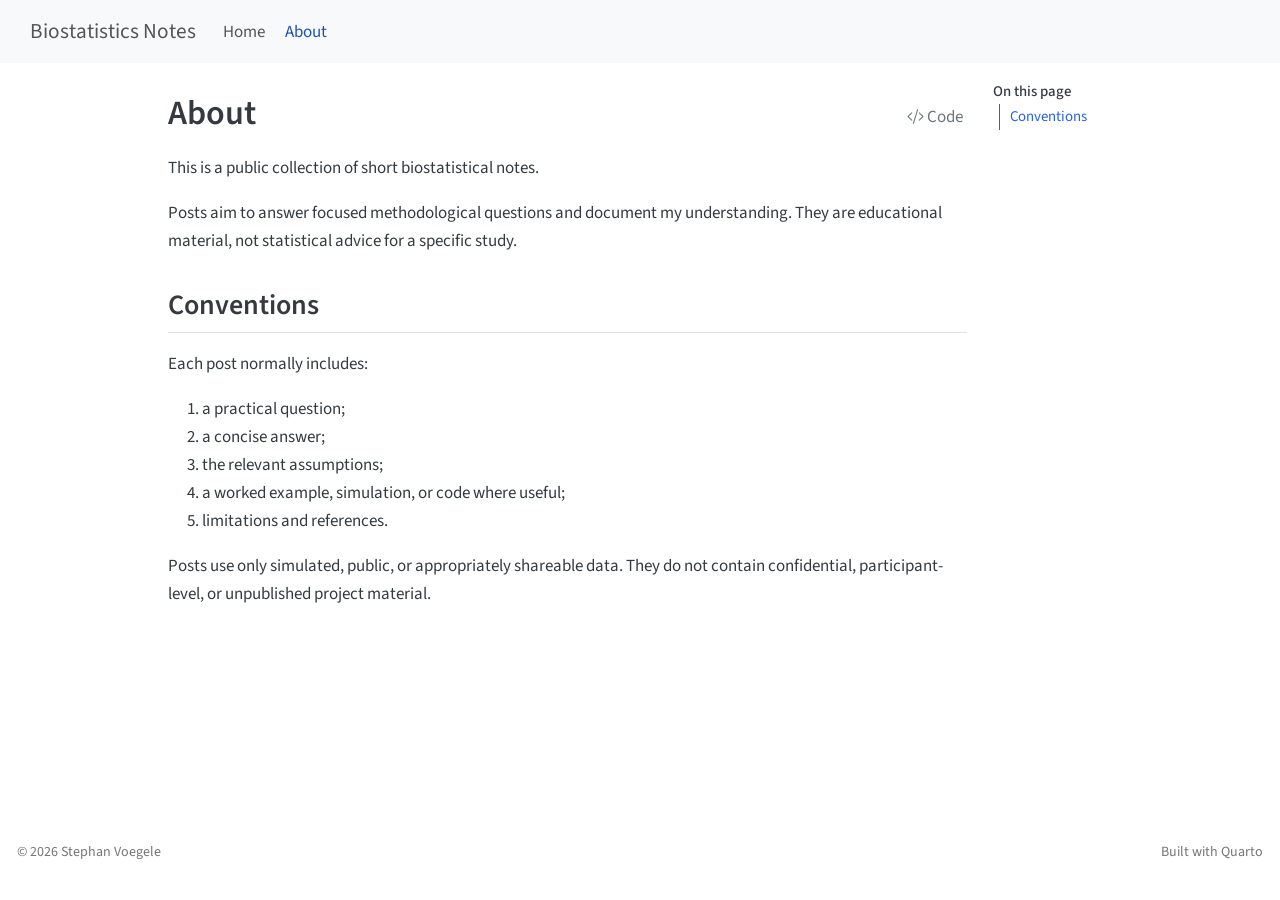
==== about.html @ ee41252e "Add files via upload" ====
<!DOCTYPE html>
<html xmlns="http://www.w3.org/1999/xhtml" lang="en" xml:lang="en"><head>

<meta charset="utf-8">
<meta name="generator" content="quarto-1.9.38">

<meta name="viewport" content="width=device-width, initial-scale=1.0, user-scalable=yes">


<title>About – Biostatistics Notes</title>
<style>
/* Default styles provided by pandoc.
** See https://pandoc.org/MANUAL.html#variables-for-html for config info.
*/
code{white-space: pre-wrap;}
span.smallcaps{font-variant: small-caps;}
div.columns{display: flex; gap: min(4vw, 1.5em);}
div.column{flex: auto; overflow-x: auto;}
div.hanging-indent{margin-left: 1.5em; text-indent: -1.5em;}
ul.task-list{list-style: none;}
ul.task-list li input[type="checkbox"] {
  width: 0.8em;
  margin: 0 0.8em 0.2em -1em; /* quarto-specific, see https://github.com/quarto-dev/quarto-cli/issues/4556 */ 
  vertical-align: middle;
}
/* CSS for syntax highlighting */
html { -webkit-text-size-adjust: 100%; }
pre > code.sourceCode { white-space: pre; position: relative; }
pre > code.sourceCode > span { display: inline-block; line-height: 1.25; }
pre > code.sourceCode > span:empty { height: 1.2em; }
.sourceCode { overflow: visible; }
code.sourceCode > span { color: inherit; text-decoration: inherit; }
div.sourceCode { margin: 1em 0; }
pre.sourceCode { margin: 0; }
@media screen {
div.sourceCode { overflow: auto; }
}
@media print {
pre > code.sourceCode { white-space: pre-wrap; }
pre > code.sourceCode > span { text-indent: -5em; padding-left: 5em; }
}
pre.numberSource code
  { counter-reset: source-line 0; }
pre.numberSource code > span
  { position: relative; left: -4em; counter-increment: source-line; }
pre.numberSource code > span > a:first-child::before
  { content: counter(source-line);
    position: relative; left: -1em; text-align: right; vertical-align: baseline;
    border: none; display: inline-block;
    -webkit-touch-callout: none; -webkit-user-select: none;
    -khtml-user-select: none; -moz-user-select: none;
    -ms-user-select: none; user-select: none;
    padding: 0 4px; width: 4em;
  }
pre.numberSource { margin-left: 3em;  padding-left: 4px; }
div.sourceCode
  {   }
@media screen {
pre > code.sourceCode > span > a:first-child::before { text-decoration: underline; }
}
</style>


<script src="site_libs/quarto-nav/quarto-nav.js"></script>
<script src="site_libs/quarto-nav/headroom.min.js"></script>
<script src="site_libs/clipboard/clipboard.min.js"></script>
<script src="site_libs/quarto-search/autocomplete.umd.js"></script>
<script src="site_libs/quarto-search/fuse.min.js"></script>
<script src="site_libs/quarto-search/quarto-search.js"></script>
<meta name="quarto:offset" content="./">
<script src="site_libs/quarto-html/quarto.js" type="module"></script>
<script src="site_libs/quarto-html/tabsets/tabsets.js" type="module"></script>
<script src="site_libs/quarto-html/popper.min.js"></script>
<script src="site_libs/quarto-html/tippy.umd.min.js"></script>
<script src="site_libs/quarto-html/anchor.min.js"></script>
<link href="site_libs/quarto-html/tippy.css" rel="stylesheet">
<link href="site_libs/quarto-html/quarto-syntax-highlighting-15634bcf2e68342d4ad2dfa704d543f6.css" rel="stylesheet" id="quarto-text-highlighting-styles">
<script src="site_libs/bootstrap/bootstrap.min.js"></script>
<link href="site_libs/bootstrap/bootstrap-icons.css" rel="stylesheet">
<link href="site_libs/bootstrap/bootstrap-a0f9fd0d421825b736dc1bbcbcba2219.min.css" rel="stylesheet" append-hash="true" id="quarto-bootstrap" data-mode="light">
<script id="quarto-search-options" type="application/json">{
  "location": "navbar",
  "copy-button": false,
  "collapse-after": 3,
  "panel-placement": "end",
  "type": "overlay",
  "limit": 50,
  "keyboard-shortcut": [
    "f",
    "/",
    "s"
  ],
  "show-item-context": false,
  "language": {
    "search-no-results-text": "No results",
    "search-matching-documents-text": "matching documents",
    "search-copy-link-title": "Copy link to search",
    "search-hide-matches-text": "Hide additional matches",
    "search-more-match-text": "more match in this document",
    "search-more-matches-text": "more matches in this document",
    "search-clear-button-title": "Clear",
    "search-text-placeholder": "",
    "search-detached-cancel-button-title": "Cancel",
    "search-submit-button-title": "Submit",
    "search-label": "Search"
  }
}</script>


<link rel="stylesheet" href="styles.css">
</head>

<body class="nav-fixed quarto-light">

<div id="quarto-search-results"></div>
  <header id="quarto-header" class="headroom fixed-top">
    <nav class="navbar navbar-expand-lg " data-bs-theme="dark">
      <div class="navbar-container container-fluid">
      <div class="navbar-brand-container mx-auto">
    <a class="navbar-brand" href="./index.html">
    <span class="navbar-title">Biostatistics Notes</span>
    </a>
  </div>
            <div id="quarto-search" class="" title="Search"></div>
          <button class="navbar-toggler" type="button" data-bs-toggle="collapse" data-bs-target="#navbarCollapse" aria-controls="navbarCollapse" role="menu" aria-expanded="false" aria-label="Toggle navigation" onclick="if (window.quartoToggleHeadroom) { window.quartoToggleHeadroom(); }">
  <span class="navbar-toggler-icon"></span>
</button>
          <div class="collapse navbar-collapse" id="navbarCollapse">
            <ul class="navbar-nav navbar-nav-scroll me-auto">
  <li class="nav-item">
    <a class="nav-link" href="./index.html"> 
<span class="menu-text">Home</span></a>
  </li>  
  <li class="nav-item">
    <a class="nav-link active" href="./about.html" aria-current="page"> 
<span class="menu-text">About</span></a>
  </li>  
</ul>
          </div> <!-- /navcollapse -->
            <div class="quarto-navbar-tools">
</div>
      </div> <!-- /container-fluid -->
    </nav>
</header>
<!-- content -->
<div id="quarto-content" class="quarto-container page-columns page-rows-contents page-layout-article page-navbar">
<!-- sidebar -->
<!-- margin-sidebar -->
    <div id="quarto-margin-sidebar" class="sidebar margin-sidebar">
        <nav id="TOC" role="doc-toc" class="toc-active">
    <h2 id="toc-title">On this page</h2>
   
  <ul>
  <li><a href="#conventions" id="toc-conventions" class="nav-link active" data-scroll-target="#conventions">Conventions</a></li>
  </ul>
</nav>
    </div>
<!-- main -->
<main class="content" id="quarto-document-content">

<header id="title-block-header" class="quarto-title-block default">
<div class="quarto-title">
<div class="quarto-title-block"><div><h1 class="title">About</h1><button type="button" class="btn code-tools-button" id="quarto-code-tools-source"><i class="bi"></i> Code</button></div></div>
</div>



<div class="quarto-title-meta">

    
  
    
  </div>
  


</header>


<p>This is a public collection of short biostatistical notes.</p>
<p>Posts aim to answer focused methodological questions and document my understanding. They are educational material, not statistical advice for a specific study.</p>
<section id="conventions" class="level2">
<h2 class="anchored" data-anchor-id="conventions">Conventions</h2>
<p>Each post normally includes:</p>
<ol type="1">
<li>a practical question;</li>
<li>a concise answer;</li>
<li>the relevant assumptions;</li>
<li>a worked example, simulation, or code where useful;</li>
<li>limitations and references.</li>
</ol>
<p>Posts use only simulated, public, or appropriately shareable data. They do not contain confidential, participant-level, or unpublished project material.</p>


<!-- -->

</section>

</main> <!-- /main -->
<script id="quarto-html-after-body" type="application/javascript">
  window.document.addEventListener("DOMContentLoaded", function (event) {
    const icon = "";
    const anchorJS = new window.AnchorJS();
    anchorJS.options = {
      placement: 'right',
      icon: icon
    };
    anchorJS.add('.anchored');
    const isCodeAnnotation = (el) => {
      for (const clz of el.classList) {
        if (clz.startsWith('code-annotation-')) {                     
          return true;
        }
      }
      return false;
    }
    const onCopySuccess = function(e) {
      // button target
      const button = e.trigger;
      // don't keep focus
      button.blur();
      // flash "checked"
      button.classList.add('code-copy-button-checked');
      var currentTitle = button.getAttribute("title");
      button.setAttribute("title", "Copied!");
      let tooltip;
      if (window.bootstrap) {
        button.setAttribute("data-bs-toggle", "tooltip");
        button.setAttribute("data-bs-placement", "left");
        button.setAttribute("data-bs-title", "Copied!");
        tooltip = new bootstrap.Tooltip(button, 
          { trigger: "manual", 
            customClass: "code-copy-button-tooltip",
            offset: [0, -8]});
        tooltip.show();    
      }
      setTimeout(function() {
        if (tooltip) {
          tooltip.hide();
          button.removeAttribute("data-bs-title");
          button.removeAttribute("data-bs-toggle");
          button.removeAttribute("data-bs-placement");
        }
        button.setAttribute("title", currentTitle);
        button.classList.remove('code-copy-button-checked');
      }, 1000);
      // clear code selection
      e.clearSelection();
    }
    const getTextToCopy = function(trigger) {
      const outerScaffold = trigger.parentElement.cloneNode(true);
      const codeEl = outerScaffold.querySelector('code');
      for (const childEl of codeEl.children) {
        if (isCodeAnnotation(childEl)) {
          childEl.remove();
        }
      }
      return codeEl.innerText;
    }
    const clipboard = new window.ClipboardJS('.code-copy-button:not([data-in-quarto-modal])', {
      text: getTextToCopy
    });
    clipboard.on('success', onCopySuccess);
    if (window.document.getElementById('quarto-embedded-source-code-modal')) {
      const clipboardModal = new window.ClipboardJS('.code-copy-button[data-in-quarto-modal]', {
        text: getTextToCopy,
        container: window.document.getElementById('quarto-embedded-source-code-modal')
      });
      clipboardModal.on('success', onCopySuccess);
    }
    const viewSource = window.document.getElementById('quarto-view-source') ||
                       window.document.getElementById('quarto-code-tools-source');
    if (viewSource) {
      const sourceUrl = viewSource.getAttribute("data-quarto-source-url");
      viewSource.addEventListener("click", function(e) {
        if (sourceUrl) {
          // rstudio viewer pane
          if (/\bcapabilities=\b/.test(window.location)) {
            window.open(sourceUrl);
          } else {
            window.location.href = sourceUrl;
          }
        } else {
          const modal = new bootstrap.Modal(document.getElementById('quarto-embedded-source-code-modal'));
          modal.show();
        }
        return false;
      });
    }
    function toggleCodeHandler(show) {
      return function(e) {
        const detailsSrc = window.document.querySelectorAll(".cell > details > .sourceCode");
        for (let i=0; i<detailsSrc.length; i++) {
          const details = detailsSrc[i].parentElement;
          if (show) {
            details.open = true;
          } else {
            details.removeAttribute("open");
          }
        }
        const cellCodeDivs = window.document.querySelectorAll(".cell > .sourceCode");
        const fromCls = show ? "hidden" : "unhidden";
        const toCls = show ? "unhidden" : "hidden";
        for (let i=0; i<cellCodeDivs.length; i++) {
          const codeDiv = cellCodeDivs[i];
          if (codeDiv.classList.contains(fromCls)) {
            codeDiv.classList.remove(fromCls);
            codeDiv.classList.add(toCls);
          } 
        }
        return false;
      }
    }
    const hideAllCode = window.document.getElementById("quarto-hide-all-code");
    if (hideAllCode) {
      hideAllCode.addEventListener("click", toggleCodeHandler(false));
    }
    const showAllCode = window.document.getElementById("quarto-show-all-code");
    if (showAllCode) {
      showAllCode.addEventListener("click", toggleCodeHandler(true));
    }
      var localhostRegex = new RegExp(/^(?:http|https):\/\/localhost\:?[0-9]*\//);
      var mailtoRegex = new RegExp(/^mailto:/);
        var filterRegex = new RegExp("https:\/\/Stepanovic99\.github\.io\/biostats_blog");
      var isInternal = (href) => {
          return filterRegex.test(href) || localhostRegex.test(href) || mailtoRegex.test(href);
      }
      // Inspect non-navigation links and adorn them if external
     var links = window.document.querySelectorAll('a[href]:not(.nav-link):not(.navbar-brand):not(.toc-action):not(.sidebar-link):not(.sidebar-item-toggle):not(.pagination-link):not(.no-external):not([aria-hidden]):not(.dropdown-item):not(.quarto-navigation-tool):not(.about-link)');
      for (var i=0; i<links.length; i++) {
        const link = links[i];
        if (!isInternal(link.href)) {
          // undo the damage that might have been done by quarto-nav.js in the case of
          // links that we want to consider external
          if (link.dataset.originalHref !== undefined) {
            link.href = link.dataset.originalHref;
          }
        }
      }
    function tippyHover(el, contentFn, onTriggerFn, onUntriggerFn) {
      const config = {
        allowHTML: true,
        maxWidth: 500,
        delay: 100,
        arrow: false,
        appendTo: function(el) {
            return el.parentElement;
        },
        interactive: true,
        interactiveBorder: 10,
        theme: 'quarto',
        placement: 'bottom-start',
      };
      if (contentFn) {
        config.content = contentFn;
      }
      if (onTriggerFn) {
        config.onTrigger = onTriggerFn;
      }
      if (onUntriggerFn) {
        config.onUntrigger = onUntriggerFn;
      }
      window.tippy(el, config); 
    }
    const noterefs = window.document.querySelectorAll('a[role="doc-noteref"]');
    for (var i=0; i<noterefs.length; i++) {
      const ref = noterefs[i];
      tippyHover(ref, function() {
        // use id or data attribute instead here
        let href = ref.getAttribute('data-footnote-href') || ref.getAttribute('href');
        try { href = new URL(href).hash; } catch {}
        const id = href.replace(/^#\/?/, "");
        const note = window.document.getElementById(id);
        if (note) {
          return note.innerHTML;
        } else {
          return "";
        }
      });
    }
    const xrefs = window.document.querySelectorAll('a.quarto-xref');
    const processXRef = (id, note) => {
      // Strip column container classes
      const stripColumnClz = (el) => {
        el.classList.remove("page-full", "page-columns");
        if (el.children) {
          for (const child of el.children) {
            stripColumnClz(child);
          }
        }
      }
      stripColumnClz(note)
      if (id === null || id.startsWith('sec-')) {
        // Special case sections, only their first couple elements
        const container = document.createElement("div");
        if (note.children && note.children.length > 2) {
          container.appendChild(note.children[0].cloneNode(true));
          for (let i = 1; i < note.children.length; i++) {
            const child = note.children[i];
            if (child.tagName === "P" && child.innerText === "") {
              continue;
            } else {
              container.appendChild(child.cloneNode(true));
              break;
            }
          }
          if (window.Quarto?.typesetMath) {
            window.Quarto.typesetMath(container);
          }
          return container.innerHTML
        } else {
          if (window.Quarto?.typesetMath) {
            window.Quarto.typesetMath(note);
          }
          return note.innerHTML;
        }
      } else {
        // Remove any anchor links if they are present
        const anchorLink = note.querySelector('a.anchorjs-link');
        if (anchorLink) {
          anchorLink.remove();
        }
        if (window.Quarto?.typesetMath) {
          window.Quarto.typesetMath(note);
        }
        if (note.classList.contains("callout")) {
          return note.outerHTML;
        } else {
          return note.innerHTML;
        }
      }
    }
    for (var i=0; i<xrefs.length; i++) {
      const xref = xrefs[i];
      tippyHover(xref, undefined, function(instance) {
        instance.disable();
        let url = xref.getAttribute('href');
        let hash = undefined; 
        if (url.startsWith('#')) {
          hash = url;
        } else {
          try { hash = new URL(url).hash; } catch {}
        }
        if (hash) {
          const id = hash.replace(/^#\/?/, "");
          const note = window.document.getElementById(id);
          if (note !== null) {
            try {
              const html = processXRef(id, note.cloneNode(true));
              instance.setContent(html);
            } finally {
              instance.enable();
              instance.show();
            }
          } else {
            // See if we can fetch this
            fetch(url.split('#')[0])
            .then(res => res.text())
            .then(html => {
              const parser = new DOMParser();
              const htmlDoc = parser.parseFromString(html, "text/html");
              const note = htmlDoc.getElementById(id);
              if (note !== null) {
                const html = processXRef(id, note);
                instance.setContent(html);
              } 
            }).finally(() => {
              instance.enable();
              instance.show();
            });
          }
        } else {
          // See if we can fetch a full url (with no hash to target)
          // This is a special case and we should probably do some content thinning / targeting
          fetch(url)
          .then(res => res.text())
          .then(html => {
            const parser = new DOMParser();
            const htmlDoc = parser.parseFromString(html, "text/html");
            const note = htmlDoc.querySelector('main.content');
            if (note !== null) {
              // This should only happen for chapter cross references
              // (since there is no id in the URL)
              // remove the first header
              if (note.children.length > 0 && note.children[0].tagName === "HEADER") {
                note.children[0].remove();
              }
              const html = processXRef(null, note);
              instance.setContent(html);
            } 
          }).finally(() => {
            instance.enable();
            instance.show();
          });
        }
      }, function(instance) {
      });
    }
        let selectedAnnoteEl;
        const selectorForAnnotation = ( cell, annotation) => {
          let cellAttr = 'data-code-cell="' + cell + '"';
          let lineAttr = 'data-code-annotation="' +  annotation + '"';
          const selector = 'span[' + cellAttr + '][' + lineAttr + ']';
          return selector;
        }
        const selectCodeLines = (annoteEl) => {
          const doc = window.document;
          const targetCell = annoteEl.getAttribute("data-target-cell");
          const targetAnnotation = annoteEl.getAttribute("data-target-annotation");
          const annoteSpan = window.document.querySelector(selectorForAnnotation(targetCell, targetAnnotation));
          const lines = annoteSpan.getAttribute("data-code-lines").split(",");
          const lineIds = lines.map((line) => {
            return targetCell + "-" + line;
          })
          let top = null;
          let height = null;
          let parent = null;
          if (lineIds.length > 0) {
              //compute the position of the single el (top and bottom and make a div)
              const el = window.document.getElementById(lineIds[0]);
              top = el.offsetTop;
              height = el.offsetHeight;
              parent = el.parentElement.parentElement;
            if (lineIds.length > 1) {
              const lastEl = window.document.getElementById(lineIds[lineIds.length - 1]);
              const bottom = lastEl.offsetTop + lastEl.offsetHeight;
              height = bottom - top;
            }
            if (top !== null && height !== null && parent !== null) {
              // cook up a div (if necessary) and position it 
              let div = window.document.getElementById("code-annotation-line-highlight");
              if (div === null) {
                div = window.document.createElement("div");
                div.setAttribute("id", "code-annotation-line-highlight");
                div.style.position = 'absolute';
                parent.appendChild(div);
              }
              div.style.top = top - 2 + "px";
              div.style.height = height + 4 + "px";
              div.style.left = 0;
              let gutterDiv = window.document.getElementById("code-annotation-line-highlight-gutter");
              if (gutterDiv === null) {
                gutterDiv = window.document.createElement("div");
                gutterDiv.setAttribute("id", "code-annotation-line-highlight-gutter");
                gutterDiv.style.position = 'absolute';
                const codeCell = window.document.getElementById(targetCell);
                const gutter = codeCell.querySelector('.code-annotation-gutter');
                gutter.appendChild(gutterDiv);
              }
              gutterDiv.style.top = top - 2 + "px";
              gutterDiv.style.height = height + 4 + "px";
            }
            selectedAnnoteEl = annoteEl;
          }
        };
        const unselectCodeLines = () => {
          const elementsIds = ["code-annotation-line-highlight", "code-annotation-line-highlight-gutter"];
          elementsIds.forEach((elId) => {
            const div = window.document.getElementById(elId);
            if (div) {
              div.remove();
            }
          });
          selectedAnnoteEl = undefined;
        };
          // Handle positioning of the toggle
      window.addEventListener(
        "resize",
        throttle(() => {
          elRect = undefined;
          if (selectedAnnoteEl) {
            selectCodeLines(selectedAnnoteEl);
          }
        }, 10)
      );
      function throttle(fn, ms) {
      let throttle = false;
      let timer;
        return (...args) => {
          if(!throttle) { // first call gets through
              fn.apply(this, args);
              throttle = true;
          } else { // all the others get throttled
              if(timer) clearTimeout(timer); // cancel #2
              timer = setTimeout(() => {
                fn.apply(this, args);
                timer = throttle = false;
              }, ms);
          }
        };
      }
        // Attach click handler to the DT
        const annoteDls = window.document.querySelectorAll('dt[data-target-cell]');
        for (const annoteDlNode of annoteDls) {
          annoteDlNode.addEventListener('click', (event) => {
            const clickedEl = event.target;
            if (clickedEl !== selectedAnnoteEl) {
              unselectCodeLines();
              const activeEl = window.document.querySelector('dt[data-target-cell].code-annotation-active');
              if (activeEl) {
                activeEl.classList.remove('code-annotation-active');
              }
              selectCodeLines(clickedEl);
              clickedEl.classList.add('code-annotation-active');
            } else {
              // Unselect the line
              unselectCodeLines();
              clickedEl.classList.remove('code-annotation-active');
            }
          });
        }
    const findCites = (el) => {
      const parentEl = el.parentElement;
      if (parentEl) {
        const cites = parentEl.dataset.cites;
        if (cites) {
          return {
            el,
            cites: cites.split(' ')
          };
        } else {
          return findCites(el.parentElement)
        }
      } else {
        return undefined;
      }
    };
    var bibliorefs = window.document.querySelectorAll('a[role="doc-biblioref"]');
    for (var i=0; i<bibliorefs.length; i++) {
      const ref = bibliorefs[i];
      const citeInfo = findCites(ref);
      if (citeInfo) {
        tippyHover(citeInfo.el, function() {
          var popup = window.document.createElement('div');
          citeInfo.cites.forEach(function(cite) {
            var citeDiv = window.document.createElement('div');
            citeDiv.classList.add('hanging-indent');
            citeDiv.classList.add('csl-entry');
            var biblioDiv = window.document.getElementById('ref-' + cite);
            if (biblioDiv) {
              citeDiv.innerHTML = biblioDiv.innerHTML;
            }
            popup.appendChild(citeDiv);
          });
          return popup.innerHTML;
        });
      }
    }
  });
  </script><div class="modal fade" id="quarto-embedded-source-code-modal" tabindex="-1" aria-labelledby="quarto-embedded-source-code-modal-label" aria-hidden="true"><div class="modal-dialog modal-dialog-scrollable"><div class="modal-content"><div class="modal-header"><h5 class="modal-title" id="quarto-embedded-source-code-modal-label">Source Code</h5><button class="btn-close" data-bs-dismiss="modal"></button></div><div class="modal-body"><div class="">
<div class="code-copy-outer-scaffold"><div class="sourceCode" id="cb1" data-shortcodes="false"><pre class="sourceCode markdown code-with-copy"><code class="sourceCode markdown"><span id="cb1-1"><a href="#cb1-1" aria-hidden="true" tabindex="-1"></a><span class="co">---</span></span>
<span id="cb1-2"><a href="#cb1-2" aria-hidden="true" tabindex="-1"></a><span class="an">title:</span><span class="co"> "About"</span></span>
<span id="cb1-3"><a href="#cb1-3" aria-hidden="true" tabindex="-1"></a><span class="co">---</span></span>
<span id="cb1-4"><a href="#cb1-4" aria-hidden="true" tabindex="-1"></a></span>
<span id="cb1-5"><a href="#cb1-5" aria-hidden="true" tabindex="-1"></a>This is a public collection of short biostatistical notes.</span>
<span id="cb1-6"><a href="#cb1-6" aria-hidden="true" tabindex="-1"></a></span>
<span id="cb1-7"><a href="#cb1-7" aria-hidden="true" tabindex="-1"></a>Posts aim to answer focused methodological questions and document my</span>
<span id="cb1-8"><a href="#cb1-8" aria-hidden="true" tabindex="-1"></a>understanding. They are educational material, not statistical advice for</span>
<span id="cb1-9"><a href="#cb1-9" aria-hidden="true" tabindex="-1"></a>a specific study.</span>
<span id="cb1-10"><a href="#cb1-10" aria-hidden="true" tabindex="-1"></a></span>
<span id="cb1-11"><a href="#cb1-11" aria-hidden="true" tabindex="-1"></a><span class="fu">## Conventions</span></span>
<span id="cb1-12"><a href="#cb1-12" aria-hidden="true" tabindex="-1"></a></span>
<span id="cb1-13"><a href="#cb1-13" aria-hidden="true" tabindex="-1"></a>Each post normally includes:</span>
<span id="cb1-14"><a href="#cb1-14" aria-hidden="true" tabindex="-1"></a></span>
<span id="cb1-15"><a href="#cb1-15" aria-hidden="true" tabindex="-1"></a><span class="ss">1. </span>a practical question;</span>
<span id="cb1-16"><a href="#cb1-16" aria-hidden="true" tabindex="-1"></a><span class="ss">2. </span>a concise answer;</span>
<span id="cb1-17"><a href="#cb1-17" aria-hidden="true" tabindex="-1"></a><span class="ss">3. </span>the relevant assumptions;</span>
<span id="cb1-18"><a href="#cb1-18" aria-hidden="true" tabindex="-1"></a><span class="ss">4. </span>a worked example, simulation, or code where useful;</span>
<span id="cb1-19"><a href="#cb1-19" aria-hidden="true" tabindex="-1"></a><span class="ss">5. </span>limitations and references.</span>
<span id="cb1-20"><a href="#cb1-20" aria-hidden="true" tabindex="-1"></a></span>
<span id="cb1-21"><a href="#cb1-21" aria-hidden="true" tabindex="-1"></a>Posts use only simulated, public, or appropriately shareable data.</span>
<span id="cb1-22"><a href="#cb1-22" aria-hidden="true" tabindex="-1"></a>They do not contain confidential, participant-level, or unpublished</span>
<span id="cb1-23"><a href="#cb1-23" aria-hidden="true" tabindex="-1"></a>project material.</span></code></pre></div><button title="Copy to Clipboard" class="code-copy-button" data-in-quarto-modal=""><i class="bi"></i></button></div>
</div></div></div></div></div>
</div> <!-- /content -->
<footer class="footer">
  <div class="nav-footer">
    <div class="nav-footer-left">
<p>© 2026 Stephan Voegele</p>
</div>   
    <div class="nav-footer-center">
      &nbsp;
    </div>
    <div class="nav-footer-right">
<p>Built with Quarto</p>
</div>
  </div>
</footer>




</body></html>
---- site_libs/quarto-html/tippy.css ----
.tippy-box[data-animation=fade][data-state=hidden]{opacity:0}[data-tippy-root]{max-width:calc(100vw - 10px)}.tippy-box{position:relative;background-color:#333;color:#fff;border-radius:4px;font-size:14px;line-height:1.4;white-space:normal;outline:0;transition-property:transform,visibility,opacity}.tippy-box[data-placement^=top]>.tippy-arrow{bottom:0}.tippy-box[data-placement^=top]>.tippy-arrow:before{bottom:-7px;left:0;border-width:8px 8px 0;border-top-color:initial;transform-origin:center top}.tippy-box[data-placement^=bottom]>.tippy-arrow{top:0}.tippy-box[data-placement^=bottom]>.tippy-arrow:before{top:-7px;left:0;border-width:0 8px 8px;border-bottom-color:initial;transform-origin:center bottom}.tippy-box[data-placement^=left]>.tippy-arrow{right:0}.tippy-box[data-placement^=left]>.tippy-arrow:before{border-width:8px 0 8px 8px;border-left-color:initial;right:-7px;transform-origin:center left}.tippy-box[data-placement^=right]>.tippy-arrow{left:0}.tippy-box[data-placement^=right]>.tippy-arrow:before{left:-7px;border-width:8px 8px 8px 0;border-right-color:initial;transform-origin:center right}.tippy-box[data-inertia][data-state=visible]{transition-timing-function:cubic-bezier(.54,1.5,.38,1.11)}.tippy-arrow{width:16px;height:16px;color:#333}.tippy-arrow:before{content:"";position:absolute;border-color:transparent;border-style:solid}.tippy-content{position:relative;padding:5px 9px;z-index:1}
---- site_libs/quarto-html/quarto-syntax-highlighting-15634bcf2e68342d4ad2dfa704d543f6.css ----
/* quarto syntax highlight colors */
:root {
  --quarto-hl-ot-color: #003B4F;
  --quarto-hl-at-color: #657422;
  --quarto-hl-ss-color: #20794D;
  --quarto-hl-an-color: #5E5E5E;
  --quarto-hl-fu-color: #4758AB;
  --quarto-hl-st-color: #20794D;
  --quarto-hl-cf-color: #003B4F;
  --quarto-hl-op-color: #5E5E5E;
  --quarto-hl-er-color: #AD0000;
  --quarto-hl-bn-color: #AD0000;
  --quarto-hl-al-color: #AD0000;
  --quarto-hl-va-color: #111111;
  --quarto-hl-bu-color: inherit;
  --quarto-hl-ex-color: inherit;
  --quarto-hl-pp-color: #AD0000;
  --quarto-hl-in-color: #5E5E5E;
  --quarto-hl-vs-color: #20794D;
  --quarto-hl-wa-color: #5E5E5E;
  --quarto-hl-do-color: #5E5E5E;
  --quarto-hl-im-color: #00769E;
  --quarto-hl-ch-color: #20794D;
  --quarto-hl-dt-color: #AD0000;
  --quarto-hl-fl-color: #AD0000;
  --quarto-hl-co-color: #5E5E5E;
  --quarto-hl-cv-color: #5E5E5E;
  --quarto-hl-cn-color: #8f5902;
  --quarto-hl-sc-color: #5E5E5E;
  --quarto-hl-dv-color: #AD0000;
  --quarto-hl-kw-color: #003B4F;
}

/* other quarto variables */
:root {
  --quarto-font-monospace: SFMono-Regular, Menlo, Monaco, Consolas, "Liberation Mono", "Courier New", monospace;
}

/* syntax highlight based on Pandoc's rules */
pre > code.sourceCode > span {
  color: #003B4F;
}

code.sourceCode > span {
  color: #003B4F;
}

div.sourceCode,
div.sourceCode pre.sourceCode {
  color: #003B4F;
}

/* Normal */
code span {
  color: #003B4F;
}

/* Alert */
code span.al {
  color: #AD0000;
  font-style: inherit;
}

/* Annotation */
code span.an {
  color: #5E5E5E;
  font-style: inherit;
}

/* Attribute */
code span.at {
  color: #657422;
  font-style: inherit;
}

/* BaseN */
code span.bn {
  color: #AD0000;
  font-style: inherit;
}

/* BuiltIn */
code span.bu {
  font-style: inherit;
}

/* ControlFlow */
code span.cf {
  color: #003B4F;
  font-weight: bold;
  font-style: inherit;
}

/* Char */
code span.ch {
  color: #20794D;
  font-style: inherit;
}

/* Constant */
code span.cn {
  color: #8f5902;
  font-style: inherit;
}

/* Comment */
code span.co {
  color: #5E5E5E;
  font-style: inherit;
}

/* CommentVar */
code span.cv {
  color: #5E5E5E;
  font-style: italic;
}

/* Documentation */
code span.do {
  color: #5E5E5E;
  font-style: italic;
}

/* DataType */
code span.dt {
  color: #AD0000;
  font-style: inherit;
}

/* DecVal */
code span.dv {
  color: #AD0000;
  font-style: inherit;
}

/* Error */
code span.er {
  color: #AD0000;
  font-style: inherit;
}

/* Extension */
code span.ex {
  font-style: inherit;
}

/* Float */
code span.fl {
  color: #AD0000;
  font-style: inherit;
}

/* Function */
code span.fu {
  color: #4758AB;
  font-style: inherit;
}

/* Import */
code span.im {
  color: #00769E;
  font-style: inherit;
}

/* Information */
code span.in {
  color: #5E5E5E;
  font-style: inherit;
}

/* Keyword */
code span.kw {
  color: #003B4F;
  font-weight: bold;
  font-style: inherit;
}

/* Operator */
code span.op {
  color: #5E5E5E;
  font-style: inherit;
}

/* Other */
code span.ot {
  color: #003B4F;
  font-style: inherit;
}

/* Preprocessor */
code span.pp {
  color: #AD0000;
  font-style: inherit;
}

/* SpecialChar */
code span.sc {
  color: #5E5E5E;
  font-style: inherit;
}

/* SpecialString */
code span.ss {
  color: #20794D;
  font-style: inherit;
}

/* String */
code span.st {
  color: #20794D;
  font-style: inherit;
}

/* Variable */
code span.va {
  color: #111111;
  font-style: inherit;
}

/* VerbatimString */
code span.vs {
  color: #20794D;
  font-style: inherit;
}

/* Warning */
code span.wa {
  color: #5E5E5E;
  font-style: italic;
}

.prevent-inlining {
  content: "</";
}

/*# sourceMappingURL=f23921c56f73e400b49028c9186a1aa0.css.map */
---- styles.css ----
body {
  line-height: 1.65;
}

.quarto-title-block .quarto-title-banner {
  background: #004b96;
}

.listing-category {
  border-radius: 0.25rem;
}

code {
  font-size: 0.9em;
}
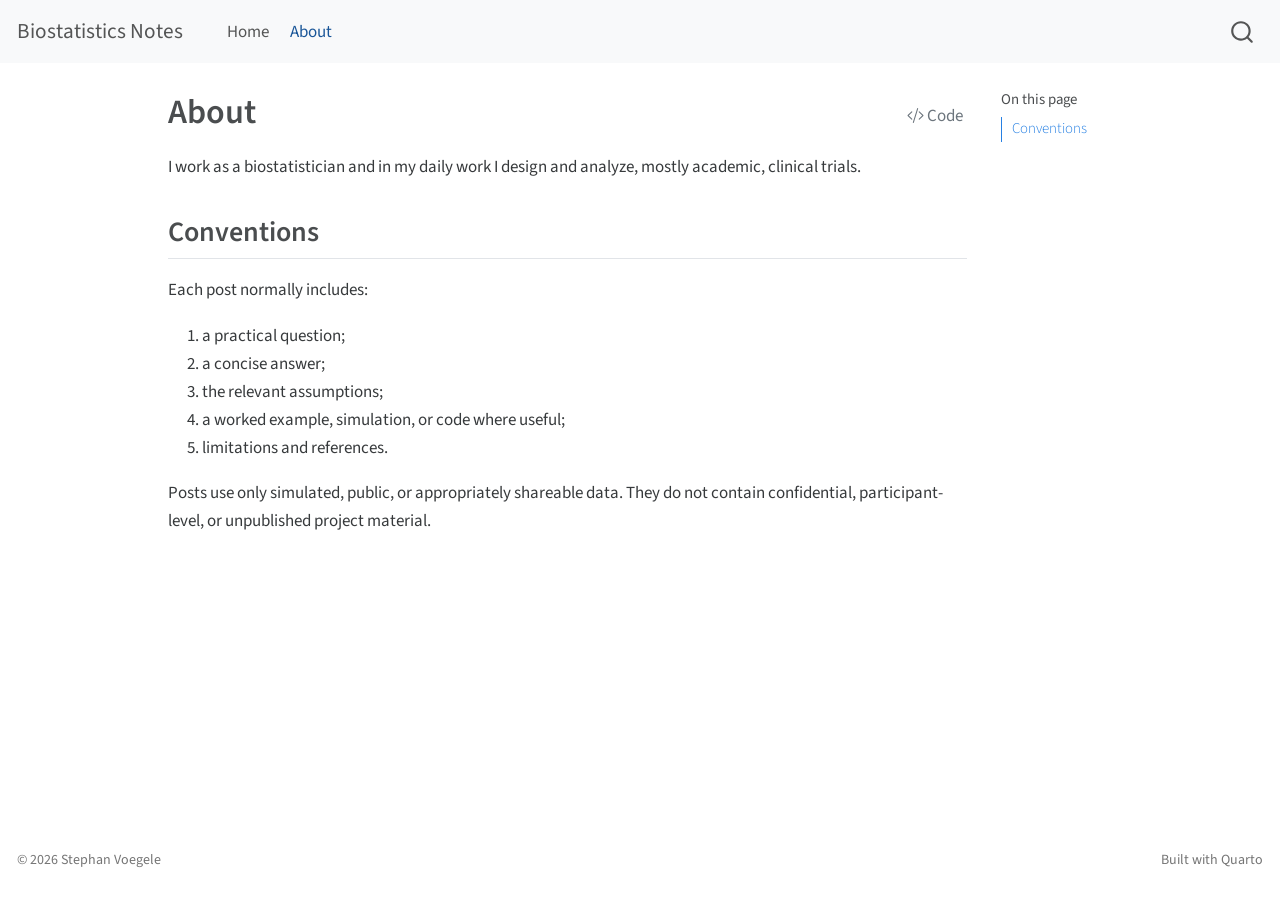
==== commit b0176198: "Add files via upload" ====
--- a/about.html
+++ b/about.html
@@ -2,16 +2,13 @@
 <html xmlns="http://www.w3.org/1999/xhtml" lang="en" xml:lang="en"><head>
 
 <meta charset="utf-8">
-<meta name="generator" content="quarto-1.9.38">
+<meta name="generator" content="quarto-1.3.433">
 
 <meta name="viewport" content="width=device-width, initial-scale=1.0, user-scalable=yes">
 
 
-<title>About – Biostatistics Notes</title>
+<title>Biostatistics Notes - About</title>
 <style>
-/* Default styles provided by pandoc.
-** See https://pandoc.org/MANUAL.html#variables-for-html for config info.
-*/
 code{white-space: pre-wrap;}
 span.smallcaps{font-variant: small-caps;}
 div.columns{display: flex; gap: min(4vw, 1.5em);}
@@ -24,7 +21,6 @@
   vertical-align: middle;
 }
 /* CSS for syntax highlighting */
-html { -webkit-text-size-adjust: 100%; }
 pre > code.sourceCode { white-space: pre; position: relative; }
 pre > code.sourceCode > span { display: inline-block; line-height: 1.25; }
 pre > code.sourceCode > span:empty { height: 1.2em; }
@@ -68,29 +64,22 @@
 <script src="site_libs/quarto-search/fuse.min.js"></script>
 <script src="site_libs/quarto-search/quarto-search.js"></script>
 <meta name="quarto:offset" content="./">
-<script src="site_libs/quarto-html/quarto.js" type="module"></script>
-<script src="site_libs/quarto-html/tabsets/tabsets.js" type="module"></script>
+<script src="site_libs/quarto-html/quarto.js"></script>
 <script src="site_libs/quarto-html/popper.min.js"></script>
 <script src="site_libs/quarto-html/tippy.umd.min.js"></script>
 <script src="site_libs/quarto-html/anchor.min.js"></script>
 <link href="site_libs/quarto-html/tippy.css" rel="stylesheet">
-<link href="site_libs/quarto-html/quarto-syntax-highlighting-15634bcf2e68342d4ad2dfa704d543f6.css" rel="stylesheet" id="quarto-text-highlighting-styles">
+<link href="site_libs/quarto-html/quarto-syntax-highlighting.css" rel="stylesheet" id="quarto-text-highlighting-styles">
 <script src="site_libs/bootstrap/bootstrap.min.js"></script>
 <link href="site_libs/bootstrap/bootstrap-icons.css" rel="stylesheet">
-<link href="site_libs/bootstrap/bootstrap-a0f9fd0d421825b736dc1bbcbcba2219.min.css" rel="stylesheet" append-hash="true" id="quarto-bootstrap" data-mode="light">
+<link href="site_libs/bootstrap/bootstrap.min.css" rel="stylesheet" id="quarto-bootstrap" data-mode="light">
 <script id="quarto-search-options" type="application/json">{
   "location": "navbar",
   "copy-button": false,
   "collapse-after": 3,
   "panel-placement": "end",
   "type": "overlay",
-  "limit": 50,
-  "keyboard-shortcut": [
-    "f",
-    "/",
-    "s"
-  ],
-  "show-item-context": false,
+  "limit": 20,
   "language": {
     "search-no-results-text": "No results",
     "search-matching-documents-text": "matching documents",
@@ -99,7 +88,6 @@
     "search-more-match-text": "more match in this document",
     "search-more-matches-text": "more matches in this document",
     "search-clear-button-title": "Clear",
-    "search-text-placeholder": "",
     "search-detached-cancel-button-title": "Cancel",
     "search-submit-button-title": "Submit",
     "search-label": "Search"
@@ -110,35 +98,35 @@
 <link rel="stylesheet" href="styles.css">
 </head>
 
-<body class="nav-fixed quarto-light">
+<body class="nav-fixed">
 
 <div id="quarto-search-results"></div>
   <header id="quarto-header" class="headroom fixed-top">
-    <nav class="navbar navbar-expand-lg " data-bs-theme="dark">
+    <nav class="navbar navbar-expand-lg navbar-dark ">
       <div class="navbar-container container-fluid">
-      <div class="navbar-brand-container mx-auto">
+      <div class="navbar-brand-container">
     <a class="navbar-brand" href="./index.html">
     <span class="navbar-title">Biostatistics Notes</span>
     </a>
   </div>
             <div id="quarto-search" class="" title="Search"></div>
-          <button class="navbar-toggler" type="button" data-bs-toggle="collapse" data-bs-target="#navbarCollapse" aria-controls="navbarCollapse" role="menu" aria-expanded="false" aria-label="Toggle navigation" onclick="if (window.quartoToggleHeadroom) { window.quartoToggleHeadroom(); }">
+          <button class="navbar-toggler" type="button" data-bs-toggle="collapse" data-bs-target="#navbarCollapse" aria-controls="navbarCollapse" aria-expanded="false" aria-label="Toggle navigation" onclick="if (window.quartoToggleHeadroom) { window.quartoToggleHeadroom(); }">
   <span class="navbar-toggler-icon"></span>
 </button>
           <div class="collapse navbar-collapse" id="navbarCollapse">
             <ul class="navbar-nav navbar-nav-scroll me-auto">
   <li class="nav-item">
-    <a class="nav-link" href="./index.html"> 
-<span class="menu-text">Home</span></a>
+    <a class="nav-link" href="./index.html" rel="" target="">
+ <span class="menu-text">Home</span></a>
   </li>  
   <li class="nav-item">
-    <a class="nav-link active" href="./about.html" aria-current="page"> 
-<span class="menu-text">About</span></a>
+    <a class="nav-link active" href="./about.html" rel="" target="" aria-current="page">
+ <span class="menu-text">About</span></a>
   </li>  
 </ul>
+            <div class="quarto-navbar-tools ms-auto">
+</div>
           </div> <!-- /navcollapse -->
-            <div class="quarto-navbar-tools">
-</div>
       </div> <!-- /container-fluid -->
     </nav>
 </header>
@@ -173,12 +161,9 @@
   </div>
   
 
-
 </header>
 
-
-<p>This is a public collection of short biostatistical notes.</p>
-<p>Posts aim to answer focused methodological questions and document my understanding. They are educational material, not statistical advice for a specific study.</p>
+<p>I work as a biostatistician and in my daily work I design and analyze, mostly academic, clinical trials.</p>
 <section id="conventions" class="level2">
 <h2 class="anchored" data-anchor-id="conventions">Conventions</h2>
 <p>Each post normally includes:</p>
@@ -198,58 +183,43 @@
 
 </main> <!-- /main -->
 <script id="quarto-html-after-body" type="application/javascript">
-  window.document.addEventListener("DOMContentLoaded", function (event) {
-    const icon = "";
-    const anchorJS = new window.AnchorJS();
-    anchorJS.options = {
-      placement: 'right',
-      icon: icon
-    };
-    anchorJS.add('.anchored');
-    const isCodeAnnotation = (el) => {
-      for (const clz of el.classList) {
-        if (clz.startsWith('code-annotation-')) {                     
-          return true;
-        }
-      }
-      return false;
-    }
-    const onCopySuccess = function(e) {
-      // button target
-      const button = e.trigger;
-      // don't keep focus
-      button.blur();
-      // flash "checked"
-      button.classList.add('code-copy-button-checked');
-      var currentTitle = button.getAttribute("title");
-      button.setAttribute("title", "Copied!");
-      let tooltip;
-      if (window.bootstrap) {
-        button.setAttribute("data-bs-toggle", "tooltip");
-        button.setAttribute("data-bs-placement", "left");
-        button.setAttribute("data-bs-title", "Copied!");
-        tooltip = new bootstrap.Tooltip(button, 
-          { trigger: "manual", 
-            customClass: "code-copy-button-tooltip",
-            offset: [0, -8]});
-        tooltip.show();    
-      }
-      setTimeout(function() {
-        if (tooltip) {
-          tooltip.hide();
-          button.removeAttribute("data-bs-title");
-          button.removeAttribute("data-bs-toggle");
-          button.removeAttribute("data-bs-placement");
-        }
-        button.setAttribute("title", currentTitle);
-        button.classList.remove('code-copy-button-checked');
-      }, 1000);
-      // clear code selection
-      e.clearSelection();
-    }
-    const getTextToCopy = function(trigger) {
-      const outerScaffold = trigger.parentElement.cloneNode(true);
-      const codeEl = outerScaffold.querySelector('code');
+window.document.addEventListener("DOMContentLoaded", function (event) {
+  const toggleBodyColorMode = (bsSheetEl) => {
+    const mode = bsSheetEl.getAttribute("data-mode");
+    const bodyEl = window.document.querySelector("body");
+    if (mode === "dark") {
+      bodyEl.classList.add("quarto-dark");
+      bodyEl.classList.remove("quarto-light");
+    } else {
+      bodyEl.classList.add("quarto-light");
+      bodyEl.classList.remove("quarto-dark");
+    }
+  }
+  const toggleBodyColorPrimary = () => {
+    const bsSheetEl = window.document.querySelector("link#quarto-bootstrap");
+    if (bsSheetEl) {
+      toggleBodyColorMode(bsSheetEl);
+    }
+  }
+  toggleBodyColorPrimary();  
+  const icon = "";
+  const anchorJS = new window.AnchorJS();
+  anchorJS.options = {
+    placement: 'right',
+    icon: icon
+  };
+  anchorJS.add('.anchored');
+  const isCodeAnnotation = (el) => {
+    for (const clz of el.classList) {
+      if (clz.startsWith('code-annotation-')) {                     
+        return true;
+      }
+    }
+    return false;
+  }
+  const clipboard = new window.ClipboardJS('.code-copy-button', {
+    text: function(trigger) {
+      const codeEl = trigger.previousElementSibling.cloneNode(true);
       for (const childEl of codeEl.children) {
         if (isCodeAnnotation(childEl)) {
           childEl.remove();
@@ -257,437 +227,276 @@
       }
       return codeEl.innerText;
     }
-    const clipboard = new window.ClipboardJS('.code-copy-button:not([data-in-quarto-modal])', {
-      text: getTextToCopy
-    });
-    clipboard.on('success', onCopySuccess);
-    if (window.document.getElementById('quarto-embedded-source-code-modal')) {
-      const clipboardModal = new window.ClipboardJS('.code-copy-button[data-in-quarto-modal]', {
-        text: getTextToCopy,
-        container: window.document.getElementById('quarto-embedded-source-code-modal')
-      });
-      clipboardModal.on('success', onCopySuccess);
-    }
-    const viewSource = window.document.getElementById('quarto-view-source') ||
-                       window.document.getElementById('quarto-code-tools-source');
-    if (viewSource) {
-      const sourceUrl = viewSource.getAttribute("data-quarto-source-url");
-      viewSource.addEventListener("click", function(e) {
-        if (sourceUrl) {
-          // rstudio viewer pane
-          if (/\bcapabilities=\b/.test(window.location)) {
-            window.open(sourceUrl);
-          } else {
-            window.location.href = sourceUrl;
-          }
+  });
+  clipboard.on('success', function(e) {
+    // button target
+    const button = e.trigger;
+    // don't keep focus
+    button.blur();
+    // flash "checked"
+    button.classList.add('code-copy-button-checked');
+    var currentTitle = button.getAttribute("title");
+    button.setAttribute("title", "Copied!");
+    let tooltip;
+    if (window.bootstrap) {
+      button.setAttribute("data-bs-toggle", "tooltip");
+      button.setAttribute("data-bs-placement", "left");
+      button.setAttribute("data-bs-title", "Copied!");
+      tooltip = new bootstrap.Tooltip(button, 
+        { trigger: "manual", 
+          customClass: "code-copy-button-tooltip",
+          offset: [0, -8]});
+      tooltip.show();    
+    }
+    setTimeout(function() {
+      if (tooltip) {
+        tooltip.hide();
+        button.removeAttribute("data-bs-title");
+        button.removeAttribute("data-bs-toggle");
+        button.removeAttribute("data-bs-placement");
+      }
+      button.setAttribute("title", currentTitle);
+      button.classList.remove('code-copy-button-checked');
+    }, 1000);
+    // clear code selection
+    e.clearSelection();
+  });
+  const viewSource = window.document.getElementById('quarto-view-source') ||
+                     window.document.getElementById('quarto-code-tools-source');
+  if (viewSource) {
+    const sourceUrl = viewSource.getAttribute("data-quarto-source-url");
+    viewSource.addEventListener("click", function(e) {
+      if (sourceUrl) {
+        // rstudio viewer pane
+        if (/\bcapabilities=\b/.test(window.location)) {
+          window.open(sourceUrl);
         } else {
-          const modal = new bootstrap.Modal(document.getElementById('quarto-embedded-source-code-modal'));
-          modal.show();
-        }
-        return false;
-      });
-    }
-    function toggleCodeHandler(show) {
-      return function(e) {
-        const detailsSrc = window.document.querySelectorAll(".cell > details > .sourceCode");
-        for (let i=0; i<detailsSrc.length; i++) {
-          const details = detailsSrc[i].parentElement;
-          if (show) {
-            details.open = true;
-          } else {
-            details.removeAttribute("open");
-          }
-        }
-        const cellCodeDivs = window.document.querySelectorAll(".cell > .sourceCode");
-        const fromCls = show ? "hidden" : "unhidden";
-        const toCls = show ? "unhidden" : "hidden";
-        for (let i=0; i<cellCodeDivs.length; i++) {
-          const codeDiv = cellCodeDivs[i];
-          if (codeDiv.classList.contains(fromCls)) {
-            codeDiv.classList.remove(fromCls);
-            codeDiv.classList.add(toCls);
-          } 
-        }
-        return false;
-      }
-    }
-    const hideAllCode = window.document.getElementById("quarto-hide-all-code");
-    if (hideAllCode) {
-      hideAllCode.addEventListener("click", toggleCodeHandler(false));
-    }
-    const showAllCode = window.document.getElementById("quarto-show-all-code");
-    if (showAllCode) {
-      showAllCode.addEventListener("click", toggleCodeHandler(true));
-    }
-      var localhostRegex = new RegExp(/^(?:http|https):\/\/localhost\:?[0-9]*\//);
-      var mailtoRegex = new RegExp(/^mailto:/);
-        var filterRegex = new RegExp("https:\/\/Stepanovic99\.github\.io\/biostats_blog");
-      var isInternal = (href) => {
-          return filterRegex.test(href) || localhostRegex.test(href) || mailtoRegex.test(href);
-      }
-      // Inspect non-navigation links and adorn them if external
-     var links = window.document.querySelectorAll('a[href]:not(.nav-link):not(.navbar-brand):not(.toc-action):not(.sidebar-link):not(.sidebar-item-toggle):not(.pagination-link):not(.no-external):not([aria-hidden]):not(.dropdown-item):not(.quarto-navigation-tool):not(.about-link)');
-      for (var i=0; i<links.length; i++) {
-        const link = links[i];
-        if (!isInternal(link.href)) {
-          // undo the damage that might have been done by quarto-nav.js in the case of
-          // links that we want to consider external
-          if (link.dataset.originalHref !== undefined) {
-            link.href = link.dataset.originalHref;
-          }
-        }
-      }
-    function tippyHover(el, contentFn, onTriggerFn, onUntriggerFn) {
-      const config = {
-        allowHTML: true,
-        maxWidth: 500,
-        delay: 100,
-        arrow: false,
-        appendTo: function(el) {
-            return el.parentElement;
-        },
-        interactive: true,
-        interactiveBorder: 10,
-        theme: 'quarto',
-        placement: 'bottom-start',
-      };
-      if (contentFn) {
-        config.content = contentFn;
-      }
-      if (onTriggerFn) {
-        config.onTrigger = onTriggerFn;
-      }
-      if (onUntriggerFn) {
-        config.onUntrigger = onUntriggerFn;
-      }
-      window.tippy(el, config); 
-    }
-    const noterefs = window.document.querySelectorAll('a[role="doc-noteref"]');
-    for (var i=0; i<noterefs.length; i++) {
-      const ref = noterefs[i];
-      tippyHover(ref, function() {
-        // use id or data attribute instead here
-        let href = ref.getAttribute('data-footnote-href') || ref.getAttribute('href');
-        try { href = new URL(href).hash; } catch {}
-        const id = href.replace(/^#\/?/, "");
-        const note = window.document.getElementById(id);
-        if (note) {
-          return note.innerHTML;
-        } else {
-          return "";
-        }
-      });
-    }
-    const xrefs = window.document.querySelectorAll('a.quarto-xref');
-    const processXRef = (id, note) => {
-      // Strip column container classes
-      const stripColumnClz = (el) => {
-        el.classList.remove("page-full", "page-columns");
-        if (el.children) {
-          for (const child of el.children) {
-            stripColumnClz(child);
-          }
-        }
-      }
-      stripColumnClz(note)
-      if (id === null || id.startsWith('sec-')) {
-        // Special case sections, only their first couple elements
-        const container = document.createElement("div");
-        if (note.children && note.children.length > 2) {
-          container.appendChild(note.children[0].cloneNode(true));
-          for (let i = 1; i < note.children.length; i++) {
-            const child = note.children[i];
-            if (child.tagName === "P" && child.innerText === "") {
-              continue;
-            } else {
-              container.appendChild(child.cloneNode(true));
-              break;
-            }
-          }
-          if (window.Quarto?.typesetMath) {
-            window.Quarto.typesetMath(container);
-          }
-          return container.innerHTML
-        } else {
-          if (window.Quarto?.typesetMath) {
-            window.Quarto.typesetMath(note);
-          }
-          return note.innerHTML;
+          window.location.href = sourceUrl;
         }
       } else {
-        // Remove any anchor links if they are present
-        const anchorLink = note.querySelector('a.anchorjs-link');
-        if (anchorLink) {
-          anchorLink.remove();
+        const modal = new bootstrap.Modal(document.getElementById('quarto-embedded-source-code-modal'));
+        modal.show();
+      }
+      return false;
+    });
+  }
+  function toggleCodeHandler(show) {
+    return function(e) {
+      const detailsSrc = window.document.querySelectorAll(".cell > details > .sourceCode");
+      for (let i=0; i<detailsSrc.length; i++) {
+        const details = detailsSrc[i].parentElement;
+        if (show) {
+          details.open = true;
+        } else {
+          details.removeAttribute("open");
         }
-        if (window.Quarto?.typesetMath) {
-          window.Quarto.typesetMath(note);
+      }
+      const cellCodeDivs = window.document.querySelectorAll(".cell > .sourceCode");
+      const fromCls = show ? "hidden" : "unhidden";
+      const toCls = show ? "unhidden" : "hidden";
+      for (let i=0; i<cellCodeDivs.length; i++) {
+        const codeDiv = cellCodeDivs[i];
+        if (codeDiv.classList.contains(fromCls)) {
+          codeDiv.classList.remove(fromCls);
+          codeDiv.classList.add(toCls);
+        } 
+      }
+      return false;
+    }
+  }
+  const hideAllCode = window.document.getElementById("quarto-hide-all-code");
+  if (hideAllCode) {
+    hideAllCode.addEventListener("click", toggleCodeHandler(false));
+  }
+  const showAllCode = window.document.getElementById("quarto-show-all-code");
+  if (showAllCode) {
+    showAllCode.addEventListener("click", toggleCodeHandler(true));
+  }
+  function tippyHover(el, contentFn) {
+    const config = {
+      allowHTML: true,
+      content: contentFn,
+      maxWidth: 500,
+      delay: 100,
+      arrow: false,
+      appendTo: function(el) {
+          return el.parentElement;
+      },
+      interactive: true,
+      interactiveBorder: 10,
+      theme: 'quarto',
+      placement: 'bottom-start'
+    };
+    window.tippy(el, config); 
+  }
+  const noterefs = window.document.querySelectorAll('a[role="doc-noteref"]');
+  for (var i=0; i<noterefs.length; i++) {
+    const ref = noterefs[i];
+    tippyHover(ref, function() {
+      // use id or data attribute instead here
+      let href = ref.getAttribute('data-footnote-href') || ref.getAttribute('href');
+      try { href = new URL(href).hash; } catch {}
+      const id = href.replace(/^#\/?/, "");
+      const note = window.document.getElementById(id);
+      return note.innerHTML;
+    });
+  }
+      let selectedAnnoteEl;
+      const selectorForAnnotation = ( cell, annotation) => {
+        let cellAttr = 'data-code-cell="' + cell + '"';
+        let lineAttr = 'data-code-annotation="' +  annotation + '"';
+        const selector = 'span[' + cellAttr + '][' + lineAttr + ']';
+        return selector;
+      }
+      const selectCodeLines = (annoteEl) => {
+        const doc = window.document;
+        const targetCell = annoteEl.getAttribute("data-target-cell");
+        const targetAnnotation = annoteEl.getAttribute("data-target-annotation");
+        const annoteSpan = window.document.querySelector(selectorForAnnotation(targetCell, targetAnnotation));
+        const lines = annoteSpan.getAttribute("data-code-lines").split(",");
+        const lineIds = lines.map((line) => {
+          return targetCell + "-" + line;
+        })
+        let top = null;
+        let height = null;
+        let parent = null;
+        if (lineIds.length > 0) {
+            //compute the position of the single el (top and bottom and make a div)
+            const el = window.document.getElementById(lineIds[0]);
+            top = el.offsetTop;
+            height = el.offsetHeight;
+            parent = el.parentElement.parentElement;
+          if (lineIds.length > 1) {
+            const lastEl = window.document.getElementById(lineIds[lineIds.length - 1]);
+            const bottom = lastEl.offsetTop + lastEl.offsetHeight;
+            height = bottom - top;
+          }
+          if (top !== null && height !== null && parent !== null) {
+            // cook up a div (if necessary) and position it 
+            let div = window.document.getElementById("code-annotation-line-highlight");
+            if (div === null) {
+              div = window.document.createElement("div");
+              div.setAttribute("id", "code-annotation-line-highlight");
+              div.style.position = 'absolute';
+              parent.appendChild(div);
+            }
+            div.style.top = top - 2 + "px";
+            div.style.height = height + 4 + "px";
+            let gutterDiv = window.document.getElementById("code-annotation-line-highlight-gutter");
+            if (gutterDiv === null) {
+              gutterDiv = window.document.createElement("div");
+              gutterDiv.setAttribute("id", "code-annotation-line-highlight-gutter");
+              gutterDiv.style.position = 'absolute';
+              const codeCell = window.document.getElementById(targetCell);
+              const gutter = codeCell.querySelector('.code-annotation-gutter');
+              gutter.appendChild(gutterDiv);
+            }
+            gutterDiv.style.top = top - 2 + "px";
+            gutterDiv.style.height = height + 4 + "px";
+          }
+          selectedAnnoteEl = annoteEl;
         }
-        if (note.classList.contains("callout")) {
-          return note.outerHTML;
-        } else {
-          return note.innerHTML;
-        }
-      }
-    }
-    for (var i=0; i<xrefs.length; i++) {
-      const xref = xrefs[i];
-      tippyHover(xref, undefined, function(instance) {
-        instance.disable();
-        let url = xref.getAttribute('href');
-        let hash = undefined; 
-        if (url.startsWith('#')) {
-          hash = url;
-        } else {
-          try { hash = new URL(url).hash; } catch {}
-        }
-        if (hash) {
-          const id = hash.replace(/^#\/?/, "");
-          const note = window.document.getElementById(id);
-          if (note !== null) {
-            try {
-              const html = processXRef(id, note.cloneNode(true));
-              instance.setContent(html);
-            } finally {
-              instance.enable();
-              instance.show();
+      };
+      const unselectCodeLines = () => {
+        const elementsIds = ["code-annotation-line-highlight", "code-annotation-line-highlight-gutter"];
+        elementsIds.forEach((elId) => {
+          const div = window.document.getElementById(elId);
+          if (div) {
+            div.remove();
+          }
+        });
+        selectedAnnoteEl = undefined;
+      };
+      // Attach click handler to the DT
+      const annoteDls = window.document.querySelectorAll('dt[data-target-cell]');
+      for (const annoteDlNode of annoteDls) {
+        annoteDlNode.addEventListener('click', (event) => {
+          const clickedEl = event.target;
+          if (clickedEl !== selectedAnnoteEl) {
+            unselectCodeLines();
+            const activeEl = window.document.querySelector('dt[data-target-cell].code-annotation-active');
+            if (activeEl) {
+              activeEl.classList.remove('code-annotation-active');
             }
+            selectCodeLines(clickedEl);
+            clickedEl.classList.add('code-annotation-active');
           } else {
-            // See if we can fetch this
-            fetch(url.split('#')[0])
-            .then(res => res.text())
-            .then(html => {
-              const parser = new DOMParser();
-              const htmlDoc = parser.parseFromString(html, "text/html");
-              const note = htmlDoc.getElementById(id);
-              if (note !== null) {
-                const html = processXRef(id, note);
-                instance.setContent(html);
-              } 
-            }).finally(() => {
-              instance.enable();
-              instance.show();
-            });
+            // Unselect the line
+            unselectCodeLines();
+            clickedEl.classList.remove('code-annotation-active');
           }
-        } else {
-          // See if we can fetch a full url (with no hash to target)
-          // This is a special case and we should probably do some content thinning / targeting
-          fetch(url)
-          .then(res => res.text())
-          .then(html => {
-            const parser = new DOMParser();
-            const htmlDoc = parser.parseFromString(html, "text/html");
-            const note = htmlDoc.querySelector('main.content');
-            if (note !== null) {
-              // This should only happen for chapter cross references
-              // (since there is no id in the URL)
-              // remove the first header
-              if (note.children.length > 0 && note.children[0].tagName === "HEADER") {
-                note.children[0].remove();
-              }
-              const html = processXRef(null, note);
-              instance.setContent(html);
-            } 
-          }).finally(() => {
-            instance.enable();
-            instance.show();
-          });
-        }
-      }, function(instance) {
+        });
+      }
+  const findCites = (el) => {
+    const parentEl = el.parentElement;
+    if (parentEl) {
+      const cites = parentEl.dataset.cites;
+      if (cites) {
+        return {
+          el,
+          cites: cites.split(' ')
+        };
+      } else {
+        return findCites(el.parentElement)
+      }
+    } else {
+      return undefined;
+    }
+  };
+  var bibliorefs = window.document.querySelectorAll('a[role="doc-biblioref"]');
+  for (var i=0; i<bibliorefs.length; i++) {
+    const ref = bibliorefs[i];
+    const citeInfo = findCites(ref);
+    if (citeInfo) {
+      tippyHover(citeInfo.el, function() {
+        var popup = window.document.createElement('div');
+        citeInfo.cites.forEach(function(cite) {
+          var citeDiv = window.document.createElement('div');
+          citeDiv.classList.add('hanging-indent');
+          citeDiv.classList.add('csl-entry');
+          var biblioDiv = window.document.getElementById('ref-' + cite);
+          if (biblioDiv) {
+            citeDiv.innerHTML = biblioDiv.innerHTML;
+          }
+          popup.appendChild(citeDiv);
+        });
+        return popup.innerHTML;
       });
     }
-        let selectedAnnoteEl;
-        const selectorForAnnotation = ( cell, annotation) => {
-          let cellAttr = 'data-code-cell="' + cell + '"';
-          let lineAttr = 'data-code-annotation="' +  annotation + '"';
-          const selector = 'span[' + cellAttr + '][' + lineAttr + ']';
-          return selector;
-        }
-        const selectCodeLines = (annoteEl) => {
-          const doc = window.document;
-          const targetCell = annoteEl.getAttribute("data-target-cell");
-          const targetAnnotation = annoteEl.getAttribute("data-target-annotation");
-          const annoteSpan = window.document.querySelector(selectorForAnnotation(targetCell, targetAnnotation));
-          const lines = annoteSpan.getAttribute("data-code-lines").split(",");
-          const lineIds = lines.map((line) => {
-            return targetCell + "-" + line;
-          })
-          let top = null;
-          let height = null;
-          let parent = null;
-          if (lineIds.length > 0) {
-              //compute the position of the single el (top and bottom and make a div)
-              const el = window.document.getElementById(lineIds[0]);
-              top = el.offsetTop;
-              height = el.offsetHeight;
-              parent = el.parentElement.parentElement;
-            if (lineIds.length > 1) {
-              const lastEl = window.document.getElementById(lineIds[lineIds.length - 1]);
-              const bottom = lastEl.offsetTop + lastEl.offsetHeight;
-              height = bottom - top;
-            }
-            if (top !== null && height !== null && parent !== null) {
-              // cook up a div (if necessary) and position it 
-              let div = window.document.getElementById("code-annotation-line-highlight");
-              if (div === null) {
-                div = window.document.createElement("div");
-                div.setAttribute("id", "code-annotation-line-highlight");
-                div.style.position = 'absolute';
-                parent.appendChild(div);
-              }
-              div.style.top = top - 2 + "px";
-              div.style.height = height + 4 + "px";
-              div.style.left = 0;
-              let gutterDiv = window.document.getElementById("code-annotation-line-highlight-gutter");
-              if (gutterDiv === null) {
-                gutterDiv = window.document.createElement("div");
-                gutterDiv.setAttribute("id", "code-annotation-line-highlight-gutter");
-                gutterDiv.style.position = 'absolute';
-                const codeCell = window.document.getElementById(targetCell);
-                const gutter = codeCell.querySelector('.code-annotation-gutter');
-                gutter.appendChild(gutterDiv);
-              }
-              gutterDiv.style.top = top - 2 + "px";
-              gutterDiv.style.height = height + 4 + "px";
-            }
-            selectedAnnoteEl = annoteEl;
-          }
-        };
-        const unselectCodeLines = () => {
-          const elementsIds = ["code-annotation-line-highlight", "code-annotation-line-highlight-gutter"];
-          elementsIds.forEach((elId) => {
-            const div = window.document.getElementById(elId);
-            if (div) {
-              div.remove();
-            }
-          });
-          selectedAnnoteEl = undefined;
-        };
-          // Handle positioning of the toggle
-      window.addEventListener(
-        "resize",
-        throttle(() => {
-          elRect = undefined;
-          if (selectedAnnoteEl) {
-            selectCodeLines(selectedAnnoteEl);
-          }
-        }, 10)
-      );
-      function throttle(fn, ms) {
-      let throttle = false;
-      let timer;
-        return (...args) => {
-          if(!throttle) { // first call gets through
-              fn.apply(this, args);
-              throttle = true;
-          } else { // all the others get throttled
-              if(timer) clearTimeout(timer); // cancel #2
-              timer = setTimeout(() => {
-                fn.apply(this, args);
-                timer = throttle = false;
-              }, ms);
-          }
-        };
-      }
-        // Attach click handler to the DT
-        const annoteDls = window.document.querySelectorAll('dt[data-target-cell]');
-        for (const annoteDlNode of annoteDls) {
-          annoteDlNode.addEventListener('click', (event) => {
-            const clickedEl = event.target;
-            if (clickedEl !== selectedAnnoteEl) {
-              unselectCodeLines();
-              const activeEl = window.document.querySelector('dt[data-target-cell].code-annotation-active');
-              if (activeEl) {
-                activeEl.classList.remove('code-annotation-active');
-              }
-              selectCodeLines(clickedEl);
-              clickedEl.classList.add('code-annotation-active');
-            } else {
-              // Unselect the line
-              unselectCodeLines();
-              clickedEl.classList.remove('code-annotation-active');
-            }
-          });
-        }
-    const findCites = (el) => {
-      const parentEl = el.parentElement;
-      if (parentEl) {
-        const cites = parentEl.dataset.cites;
-        if (cites) {
-          return {
-            el,
-            cites: cites.split(' ')
-          };
-        } else {
-          return findCites(el.parentElement)
-        }
-      } else {
-        return undefined;
-      }
-    };
-    var bibliorefs = window.document.querySelectorAll('a[role="doc-biblioref"]');
-    for (var i=0; i<bibliorefs.length; i++) {
-      const ref = bibliorefs[i];
-      const citeInfo = findCites(ref);
-      if (citeInfo) {
-        tippyHover(citeInfo.el, function() {
-          var popup = window.document.createElement('div');
-          citeInfo.cites.forEach(function(cite) {
-            var citeDiv = window.document.createElement('div');
-            citeDiv.classList.add('hanging-indent');
-            citeDiv.classList.add('csl-entry');
-            var biblioDiv = window.document.getElementById('ref-' + cite);
-            if (biblioDiv) {
-              citeDiv.innerHTML = biblioDiv.innerHTML;
-            }
-            popup.appendChild(citeDiv);
-          });
-          return popup.innerHTML;
-        });
-      }
-    }
-  });
-  </script><div class="modal fade" id="quarto-embedded-source-code-modal" tabindex="-1" aria-labelledby="quarto-embedded-source-code-modal-label" aria-hidden="true"><div class="modal-dialog modal-dialog-scrollable"><div class="modal-content"><div class="modal-header"><h5 class="modal-title" id="quarto-embedded-source-code-modal-label">Source Code</h5><button class="btn-close" data-bs-dismiss="modal"></button></div><div class="modal-body"><div class="">
-<div class="code-copy-outer-scaffold"><div class="sourceCode" id="cb1" data-shortcodes="false"><pre class="sourceCode markdown code-with-copy"><code class="sourceCode markdown"><span id="cb1-1"><a href="#cb1-1" aria-hidden="true" tabindex="-1"></a><span class="co">---</span></span>
+  }
+});
+</script><div class="modal fade" id="quarto-embedded-source-code-modal" tabindex="-1" aria-labelledby="quarto-embedded-source-code-modal-label" aria-hidden="true"><div class="modal-dialog modal-dialog-scrollable"><div class="modal-content"><div class="modal-header"><h5 class="modal-title" id="quarto-embedded-source-code-modal-label">Source Code</h5><button class="btn-close" data-bs-dismiss="modal"></button></div><div class="modal-body"><div class="">
+<div class="sourceCode" id="cb1" data-shortcodes="false"><pre class="sourceCode markdown code-with-copy"><code class="sourceCode markdown"><span id="cb1-1"><a href="#cb1-1" aria-hidden="true" tabindex="-1"></a><span class="co">---</span></span>
 <span id="cb1-2"><a href="#cb1-2" aria-hidden="true" tabindex="-1"></a><span class="an">title:</span><span class="co"> "About"</span></span>
 <span id="cb1-3"><a href="#cb1-3" aria-hidden="true" tabindex="-1"></a><span class="co">---</span></span>
 <span id="cb1-4"><a href="#cb1-4" aria-hidden="true" tabindex="-1"></a></span>
-<span id="cb1-5"><a href="#cb1-5" aria-hidden="true" tabindex="-1"></a>This is a public collection of short biostatistical notes.</span>
+<span id="cb1-5"><a href="#cb1-5" aria-hidden="true" tabindex="-1"></a>I work as a biostatistician and in my daily work I design and analyze, mostly academic, clinical trials. </span>
 <span id="cb1-6"><a href="#cb1-6" aria-hidden="true" tabindex="-1"></a></span>
-<span id="cb1-7"><a href="#cb1-7" aria-hidden="true" tabindex="-1"></a>Posts aim to answer focused methodological questions and document my</span>
-<span id="cb1-8"><a href="#cb1-8" aria-hidden="true" tabindex="-1"></a>understanding. They are educational material, not statistical advice for</span>
-<span id="cb1-9"><a href="#cb1-9" aria-hidden="true" tabindex="-1"></a>a specific study.</span>
+<span id="cb1-7"><a href="#cb1-7" aria-hidden="true" tabindex="-1"></a><span class="fu">## Conventions</span></span>
+<span id="cb1-8"><a href="#cb1-8" aria-hidden="true" tabindex="-1"></a></span>
+<span id="cb1-9"><a href="#cb1-9" aria-hidden="true" tabindex="-1"></a>Each post normally includes:</span>
 <span id="cb1-10"><a href="#cb1-10" aria-hidden="true" tabindex="-1"></a></span>
-<span id="cb1-11"><a href="#cb1-11" aria-hidden="true" tabindex="-1"></a><span class="fu">## Conventions</span></span>
-<span id="cb1-12"><a href="#cb1-12" aria-hidden="true" tabindex="-1"></a></span>
-<span id="cb1-13"><a href="#cb1-13" aria-hidden="true" tabindex="-1"></a>Each post normally includes:</span>
-<span id="cb1-14"><a href="#cb1-14" aria-hidden="true" tabindex="-1"></a></span>
-<span id="cb1-15"><a href="#cb1-15" aria-hidden="true" tabindex="-1"></a><span class="ss">1. </span>a practical question;</span>
-<span id="cb1-16"><a href="#cb1-16" aria-hidden="true" tabindex="-1"></a><span class="ss">2. </span>a concise answer;</span>
-<span id="cb1-17"><a href="#cb1-17" aria-hidden="true" tabindex="-1"></a><span class="ss">3. </span>the relevant assumptions;</span>
-<span id="cb1-18"><a href="#cb1-18" aria-hidden="true" tabindex="-1"></a><span class="ss">4. </span>a worked example, simulation, or code where useful;</span>
-<span id="cb1-19"><a href="#cb1-19" aria-hidden="true" tabindex="-1"></a><span class="ss">5. </span>limitations and references.</span>
-<span id="cb1-20"><a href="#cb1-20" aria-hidden="true" tabindex="-1"></a></span>
-<span id="cb1-21"><a href="#cb1-21" aria-hidden="true" tabindex="-1"></a>Posts use only simulated, public, or appropriately shareable data.</span>
-<span id="cb1-22"><a href="#cb1-22" aria-hidden="true" tabindex="-1"></a>They do not contain confidential, participant-level, or unpublished</span>
-<span id="cb1-23"><a href="#cb1-23" aria-hidden="true" tabindex="-1"></a>project material.</span></code></pre></div><button title="Copy to Clipboard" class="code-copy-button" data-in-quarto-modal=""><i class="bi"></i></button></div>
+<span id="cb1-11"><a href="#cb1-11" aria-hidden="true" tabindex="-1"></a><span class="ss">1. </span>a practical question;</span>
+<span id="cb1-12"><a href="#cb1-12" aria-hidden="true" tabindex="-1"></a><span class="ss">2. </span>a concise answer;</span>
+<span id="cb1-13"><a href="#cb1-13" aria-hidden="true" tabindex="-1"></a><span class="ss">3. </span>the relevant assumptions;</span>
+<span id="cb1-14"><a href="#cb1-14" aria-hidden="true" tabindex="-1"></a><span class="ss">4. </span>a worked example, simulation, or code where useful;</span>
+<span id="cb1-15"><a href="#cb1-15" aria-hidden="true" tabindex="-1"></a><span class="ss">5. </span>limitations and references.</span>
+<span id="cb1-16"><a href="#cb1-16" aria-hidden="true" tabindex="-1"></a></span>
+<span id="cb1-17"><a href="#cb1-17" aria-hidden="true" tabindex="-1"></a>Posts use only simulated, public, or appropriately shareable data.</span>
+<span id="cb1-18"><a href="#cb1-18" aria-hidden="true" tabindex="-1"></a>They do not contain confidential, participant-level, or unpublished</span>
+<span id="cb1-19"><a href="#cb1-19" aria-hidden="true" tabindex="-1"></a>project material.</span></code><button title="Copy to Clipboard" class="code-copy-button"><i class="bi"></i></button></pre></div>
 </div></div></div></div></div>
 </div> <!-- /content -->
 <footer class="footer">
   <div class="nav-footer">
-    <div class="nav-footer-left">
-<p>© 2026 Stephan Voegele</p>
-</div>   
+    <div class="nav-footer-left">© 2026 Stephan Voegele</div>   
     <div class="nav-footer-center">
       &nbsp;
     </div>
-    <div class="nav-footer-right">
-<p>Built with Quarto</p>
-</div>
+    <div class="nav-footer-right">Built with Quarto</div>
   </div>
 </footer>
 
 
 
-
 </body></html>
--- a/site_libs/quarto-html/quarto-syntax-highlighting.css
+++ b/site_libs/quarto-html/quarto-syntax-highlighting.css
@@ -0,0 +1,203 @@
+/* quarto syntax highlight colors */
+:root {
+  --quarto-hl-ot-color: #003B4F;
+  --quarto-hl-at-color: #657422;
+  --quarto-hl-ss-color: #20794D;
+  --quarto-hl-an-color: #5E5E5E;
+  --quarto-hl-fu-color: #4758AB;
+  --quarto-hl-st-color: #20794D;
+  --quarto-hl-cf-color: #003B4F;
+  --quarto-hl-op-color: #5E5E5E;
+  --quarto-hl-er-color: #AD0000;
+  --quarto-hl-bn-color: #AD0000;
+  --quarto-hl-al-color: #AD0000;
+  --quarto-hl-va-color: #111111;
+  --quarto-hl-bu-color: inherit;
+  --quarto-hl-ex-color: inherit;
+  --quarto-hl-pp-color: #AD0000;
+  --quarto-hl-in-color: #5E5E5E;
+  --quarto-hl-vs-color: #20794D;
+  --quarto-hl-wa-color: #5E5E5E;
+  --quarto-hl-do-color: #5E5E5E;
+  --quarto-hl-im-color: #00769E;
+  --quarto-hl-ch-color: #20794D;
+  --quarto-hl-dt-color: #AD0000;
+  --quarto-hl-fl-color: #AD0000;
+  --quarto-hl-co-color: #5E5E5E;
+  --quarto-hl-cv-color: #5E5E5E;
+  --quarto-hl-cn-color: #8f5902;
+  --quarto-hl-sc-color: #5E5E5E;
+  --quarto-hl-dv-color: #AD0000;
+  --quarto-hl-kw-color: #003B4F;
+}
+
+/* other quarto variables */
+:root {
+  --quarto-font-monospace: SFMono-Regular, Menlo, Monaco, Consolas, "Liberation Mono", "Courier New", monospace;
+}
+
+pre > code.sourceCode > span {
+  color: #003B4F;
+}
+
+code span {
+  color: #003B4F;
+}
+
+code.sourceCode > span {
+  color: #003B4F;
+}
+
+div.sourceCode,
+div.sourceCode pre.sourceCode {
+  color: #003B4F;
+}
+
+code span.ot {
+  color: #003B4F;
+  font-style: inherit;
+}
+
+code span.at {
+  color: #657422;
+  font-style: inherit;
+}
+
+code span.ss {
+  color: #20794D;
+  font-style: inherit;
+}
+
+code span.an {
+  color: #5E5E5E;
+  font-style: inherit;
+}
+
+code span.fu {
+  color: #4758AB;
+  font-style: inherit;
+}
+
+code span.st {
+  color: #20794D;
+  font-style: inherit;
+}
+
+code span.cf {
+  color: #003B4F;
+  font-style: inherit;
+}
+
+code span.op {
+  color: #5E5E5E;
+  font-style: inherit;
+}
+
+code span.er {
+  color: #AD0000;
+  font-style: inherit;
+}
+
+code span.bn {
+  color: #AD0000;
+  font-style: inherit;
+}
+
+code span.al {
+  color: #AD0000;
+  font-style: inherit;
+}
+
+code span.va {
+  color: #111111;
+  font-style: inherit;
+}
+
+code span.bu {
+  font-style: inherit;
+}
+
+code span.ex {
+  font-style: inherit;
+}
+
+code span.pp {
+  color: #AD0000;
+  font-style: inherit;
+}
+
+code span.in {
+  color: #5E5E5E;
+  font-style: inherit;
+}
+
+code span.vs {
+  color: #20794D;
+  font-style: inherit;
+}
+
+code span.wa {
+  color: #5E5E5E;
+  font-style: italic;
+}
+
+code span.do {
+  color: #5E5E5E;
+  font-style: italic;
+}
+
+code span.im {
+  color: #00769E;
+  font-style: inherit;
+}
+
+code span.ch {
+  color: #20794D;
+  font-style: inherit;
+}
+
+code span.dt {
+  color: #AD0000;
+  font-style: inherit;
+}
+
+code span.fl {
+  color: #AD0000;
+  font-style: inherit;
+}
+
+code span.co {
+  color: #5E5E5E;
+  font-style: inherit;
+}
+
+code span.cv {
+  color: #5E5E5E;
+  font-style: italic;
+}
+
+code span.cn {
+  color: #8f5902;
+  font-style: inherit;
+}
+
+code span.sc {
+  color: #5E5E5E;
+  font-style: inherit;
+}
+
+code span.dv {
+  color: #AD0000;
+  font-style: inherit;
+}
+
+code span.kw {
+  color: #003B4F;
+  font-style: inherit;
+}
+
+.prevent-inlining {
+  content: "</";
+}
+
+/*# sourceMappingURL=debc5d5d77c3f9108843748ff7464032.css.map */
